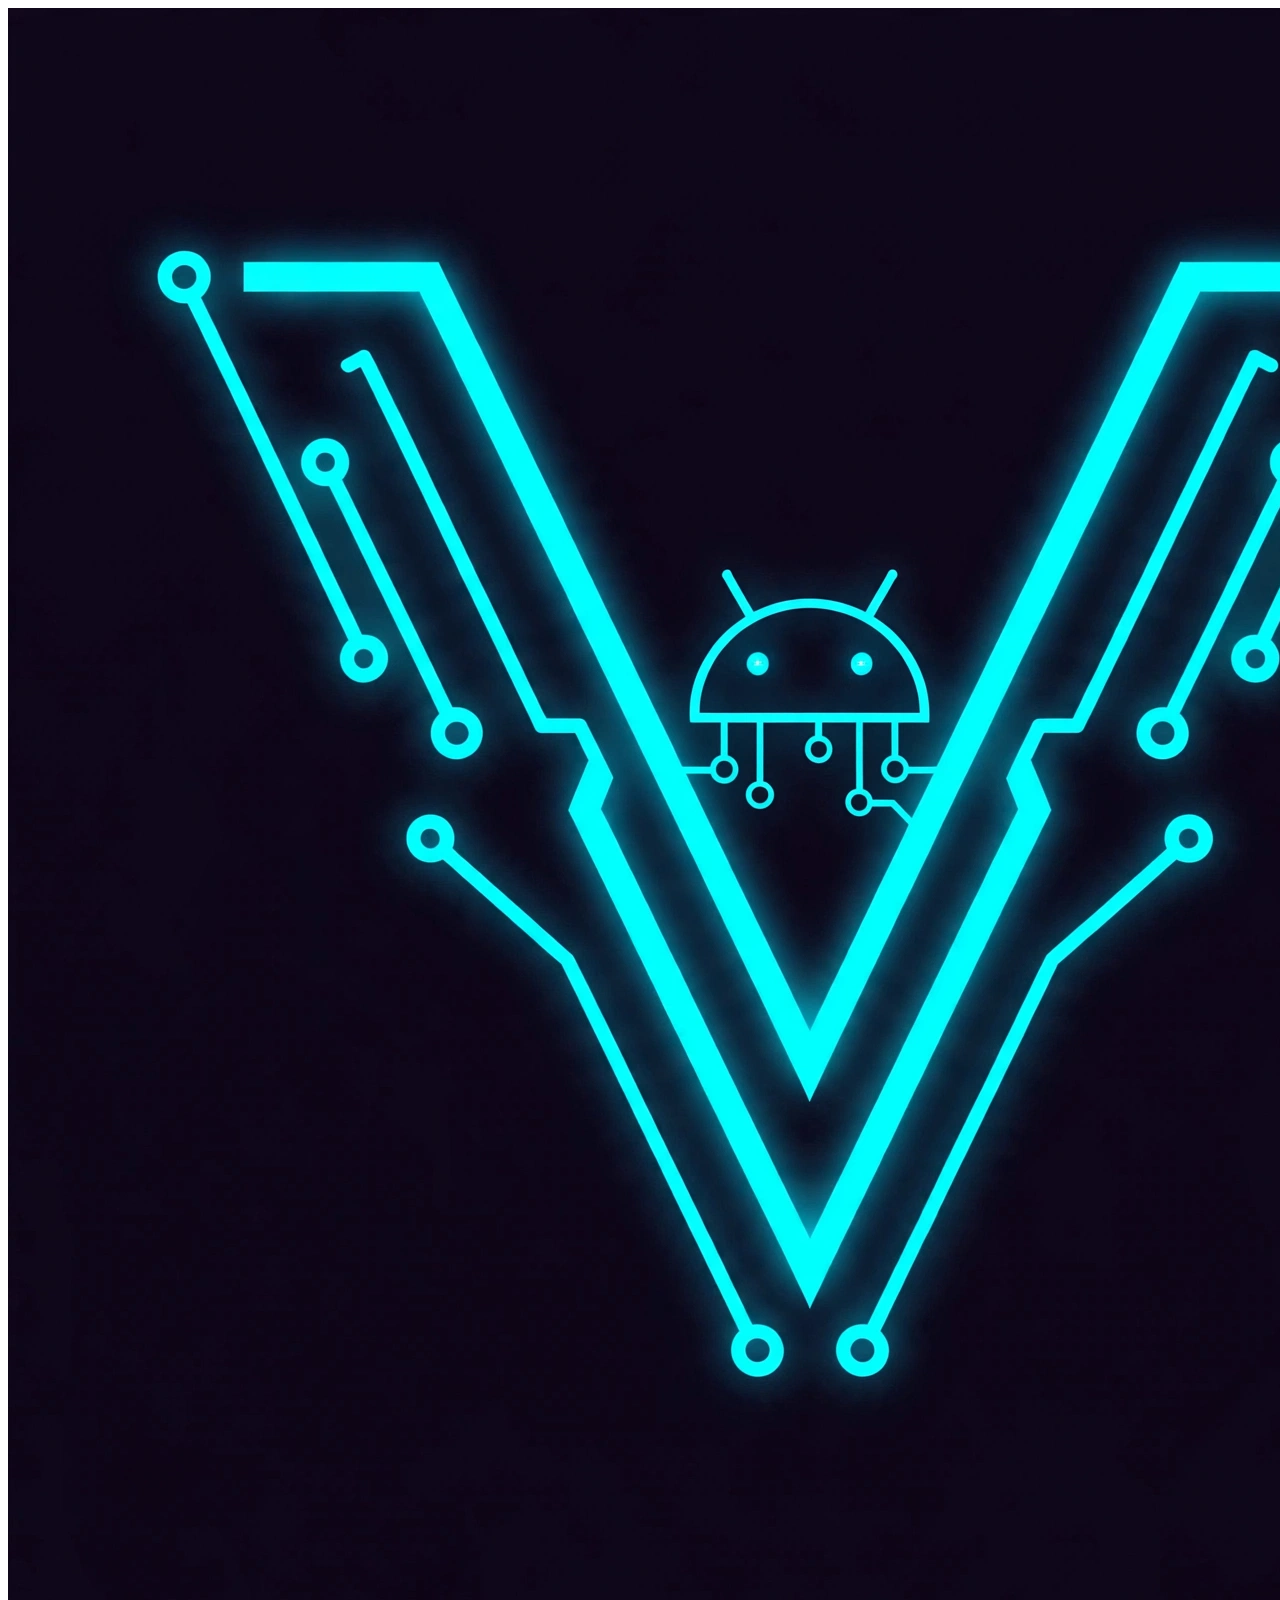
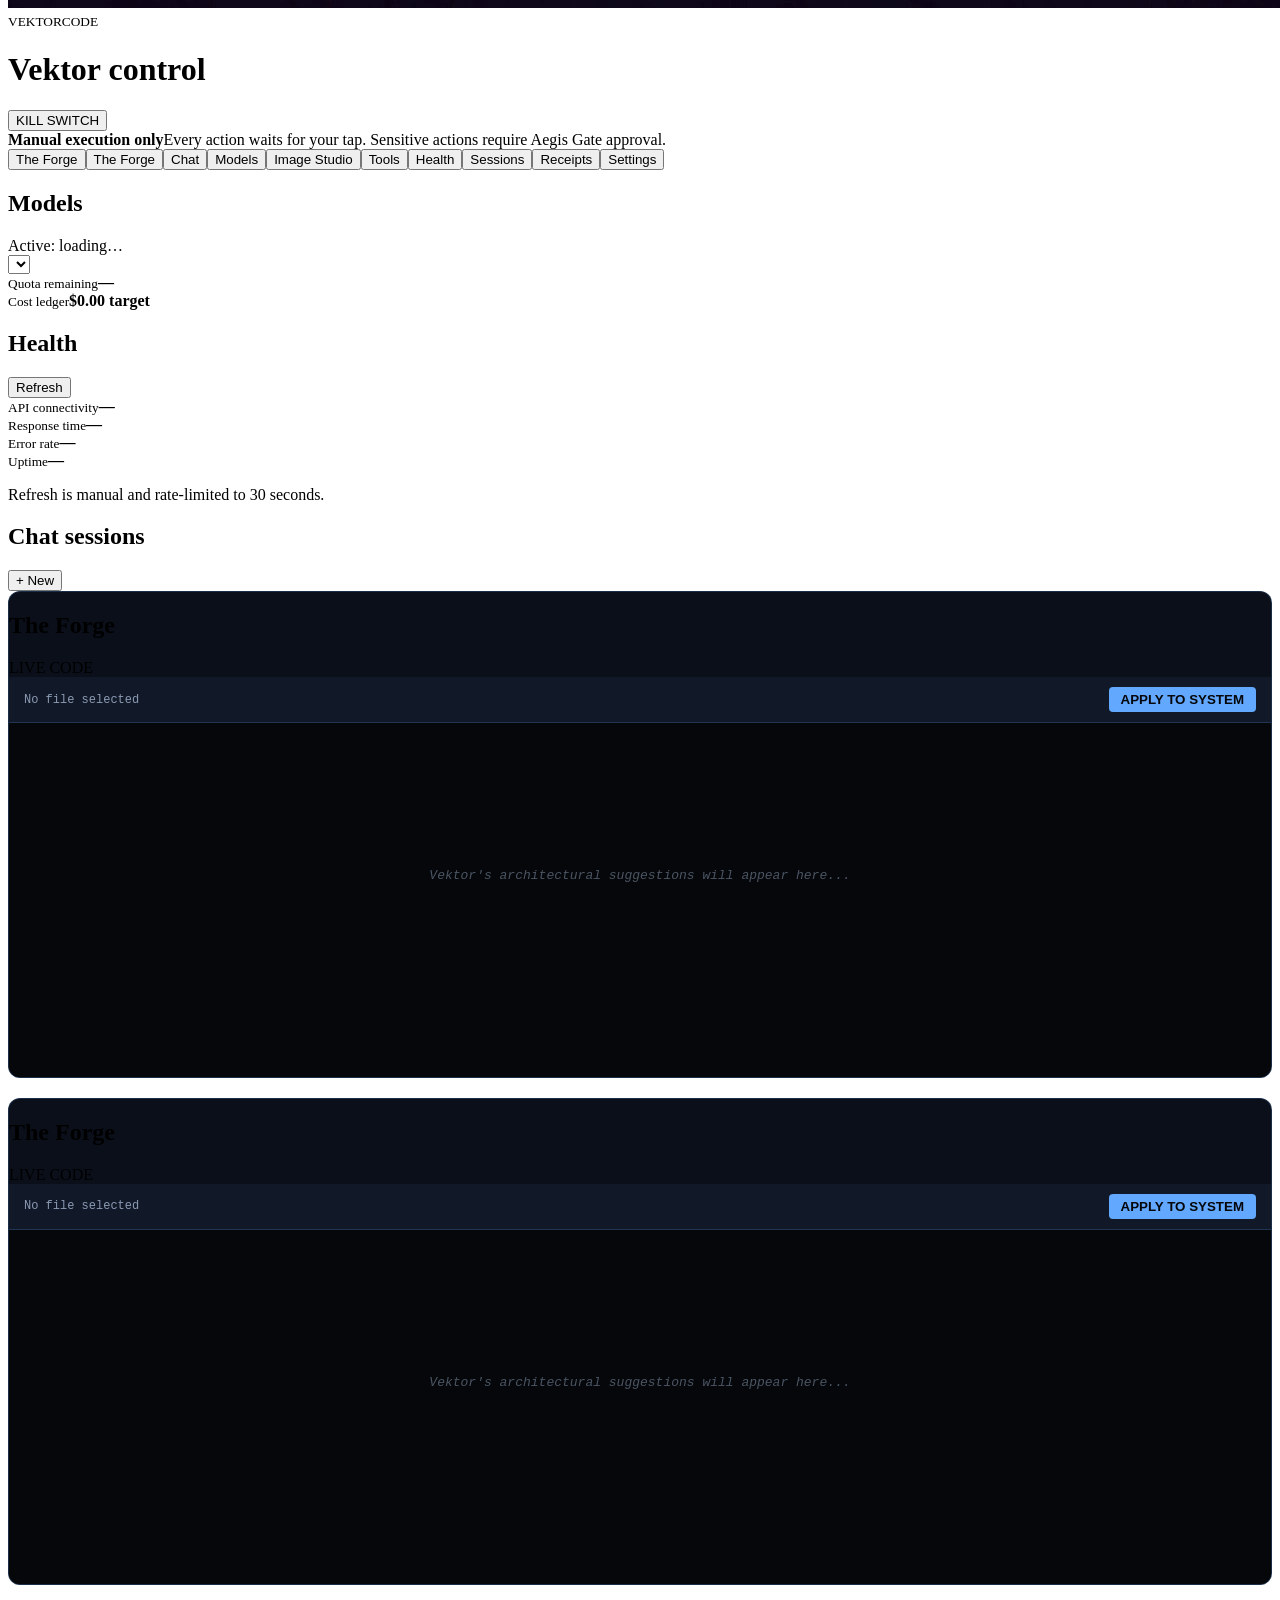
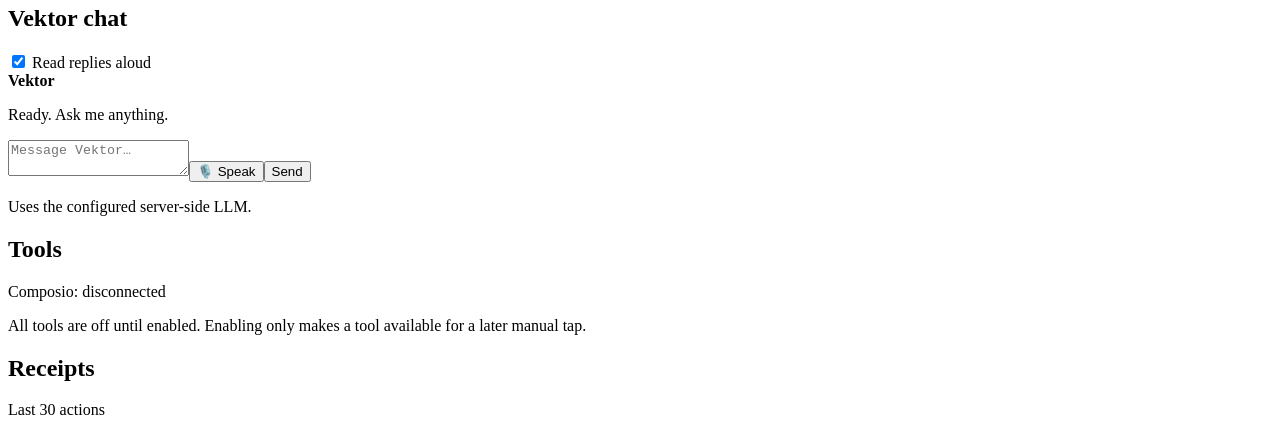
==== static/index.html @ 6663c835 "feat: implement The Forge UI and real-time code application" ====
<!doctype html><html lang="en"><head><meta charset="utf-8"><meta name="viewport" content="width=device-width,initial-scale=1"><title>VektorCode Control</title><link rel="stylesheet" href="/static/style.css">
<style>
    .forge-section { background: #0a0f1a; border: 1px solid #62a8ff33; border-radius: 12px; margin-bottom: 20px; overflow: hidden; }
    .forge-container { display: flex; flex-direction: column; height: 400px; }
    .forge-meta { display: flex; justify-content: space-between; align-items: center; padding: 10px 15px; background: #111827; border-bottom: 1px solid #62a8ff33; color: #8b9ab3; font-family: 'JetBrains Mono', monospace; font-size: 12px; }
    .apply-btn { background: #62a8ff; color: #05070a; border: none; padding: 5px 12px; border-radius: 4px; font-weight: bold; cursor: pointer; transition: all 0.2s; }
    .apply-btn:hover { background: #8b5cf6; color: white; box-shadow: 0 0 15px #8b5cf6aa; }
    .forge-editor { flex: 1; background: #05070a; color: #a5b4fc; padding: 15px; font-family: 'JetBrains Mono', monospace; font-size: 13px; overflow: auto; white-space: pre; border: none; outline: none; }
    .forge-editor .placeholder { color: #4b5563; font-style: italic; text-align: center; margin-top: 100px; }
</style>

<style>
    .forge-section { background: #0a0f1a; border: 1px solid #62a8ff33; border-radius: 12px; margin-bottom: 20px; overflow: hidden; }
    .forge-container { display: flex; flex-direction: column; height: 400px; }
    .forge-meta { display: flex; justify-content: space-between; align-items: center; padding: 10px 15px; background: #111827; border-bottom: 1px solid #62a8ff33; color: #8b9ab3; font-family: 'JetBrains Mono', monospace; font-size: 12px; }
    .apply-btn { background: #62a8ff; color: #05070a; border: none; padding: 5px 12px; border-radius: 4px; font-weight: bold; cursor: pointer; transition: all 0.2s; }
    .apply-btn:hover { background: #8b5cf6; color: white; box-shadow: 0 0 15px #8b5cf6aa; }
    .forge-editor { flex: 1; background: #05070a; color: #a5b4fc; padding: 15px; font-family: 'JetBrains Mono', monospace; font-size: 13px; overflow: auto; white-space: pre; border: none; outline: none; }
    .forge-editor .placeholder { color: #4b5563; font-style: italic; text-align: center; margin-top: 100px; }
</style>
</head><body>
<header><img src="/static/vektor-logo.webp" alt="Vektor" class="vektor-logo"><div><small>VEKTORCODE</small><h1>Vektor control</h1></div><button id="kill" class="danger">KILL SWITCH</button></header>
<main><div class="banner"><b>Manual execution only</b><span>Every action waits for your tap. Sensitive actions require Aegis Gate approval.</span></div><nav id="tabs" class="tabs"><button data-target="forge-section">The Forge</button><button data-target="forge-section">The Forge</button><button data-target="chat-section">Chat</button><button data-target="models-page">Models</button><button data-target="studio-page">Image Studio</button><button data-target="tools-page">Tools</button><button data-target="health-page">Health</button><button data-target="sessions-page">Sessions</button><button data-target="receipts-page">Receipts</button><button data-target="settings-page">Settings</button></nav>
<section><div class="section-head"><h2>Models</h2><span id="active">Active: loading…</span></div><select id="model"></select><div class="metrics"><div><small>Quota remaining</small><b id="quota">—</b></div><div><small>Cost ledger</small><b>$0.00 target</b></div></div></section>
<section><div class="section-head"><h2>Health</h2><button id="refresh">Refresh</button></div><div class="metrics"><div><small>API connectivity</small><b id="api">—</b></div><div><small>Response time</small><b id="latency">—</b></div><div><small>Error rate</small><b id="errors">—</b></div><div><small>Uptime</small><b id="uptime">—</b></div></div><p class="muted">Refresh is manual and rate-limited to 30 seconds.</p></section>
<section><div class="section-head"><h2>Chat sessions</h2><button id="new-session">+ New</button></div><div id="sessions" class="stack"></div></section>
<section id="forge-section" class="forge-section">
    <div class="section-head">
        <h2>The Forge</h2>
        <span class="pill">LIVE CODE</span>
    </div>
    <div class="forge-container">
        <div class="forge-meta">
            <span id="forge-file">No file selected</span>
            <button id="apply-code" class="apply-btn">APPLY TO SYSTEM</button>
        </div>
        <div id="forge-editor" class="forge-editor">
            <div class="placeholder">Vektor's architectural suggestions will appear here...</div>
        </div>
    </div>
</section>


<section id="forge-section" class="forge-section">
    <div class="section-head">
        <h2>The Forge</h2>
        <span class="pill">LIVE CODE</span>
    </div>
    <div class="forge-container">
        <div class="forge-meta">
            <span id="forge-file">No file selected</span>
            <button id="apply-code" class="apply-btn">APPLY TO SYSTEM</button>
        </div>
        <div id="forge-editor" class="forge-editor">
            <div class="placeholder">Vektor's architectural suggestions will appear here...</div>
        </div>
    </div>
</section>

<section id="chat-section" class="chat-section"><div class="section-head"><h2>Vektor chat</h2><label class="voice-toggle"><input id="speak" type="checkbox" checked> Read replies aloud</label></div><div id="chat-log" class="chat-log"><div class="chat-message assistant"><b>Vektor</b><p>Ready. Ask me anything.</p></div></div><form id="chat-form" class="chat-form"><textarea id="chat-input" rows="2" placeholder="Message Vektor…" aria-label="Message Vektor"></textarea><button id="mic" type="button" aria-label="Start voice input" title="Start voice input">🎙️ Speak</button><button id="send" type="submit">Send</button></form><p id="chat-status" class="muted">Uses the configured server-side LLM.</p></section>
<section><div class="section-head"><h2>Tools</h2><span id="composio">Composio: disconnected</span></div><p class="muted tool-note">All tools are off until enabled. Enabling only makes a tool available for a later manual tap.</p><div id="tools" class="grid"></div></section>
<section><div class="section-head"><h2>Receipts</h2><span class="muted">Last 30 actions</span></div><div id="receipts" class="receipts"></div></section></main><dialog id="login"><form method="dialog"><h2>Unlock tools</h2><p class="muted">Enter the session password configured outside the app.</p><input id="password" type="password" autocomplete="current-password" placeholder="Session password"><div class="dialog-actions"><button value="cancel">Cancel</button><button id="login-submit" value="default">Unlock</button></div></form></dialog><div id="toast" role="status"></div><script src="/static/app.js"></script></body></html>
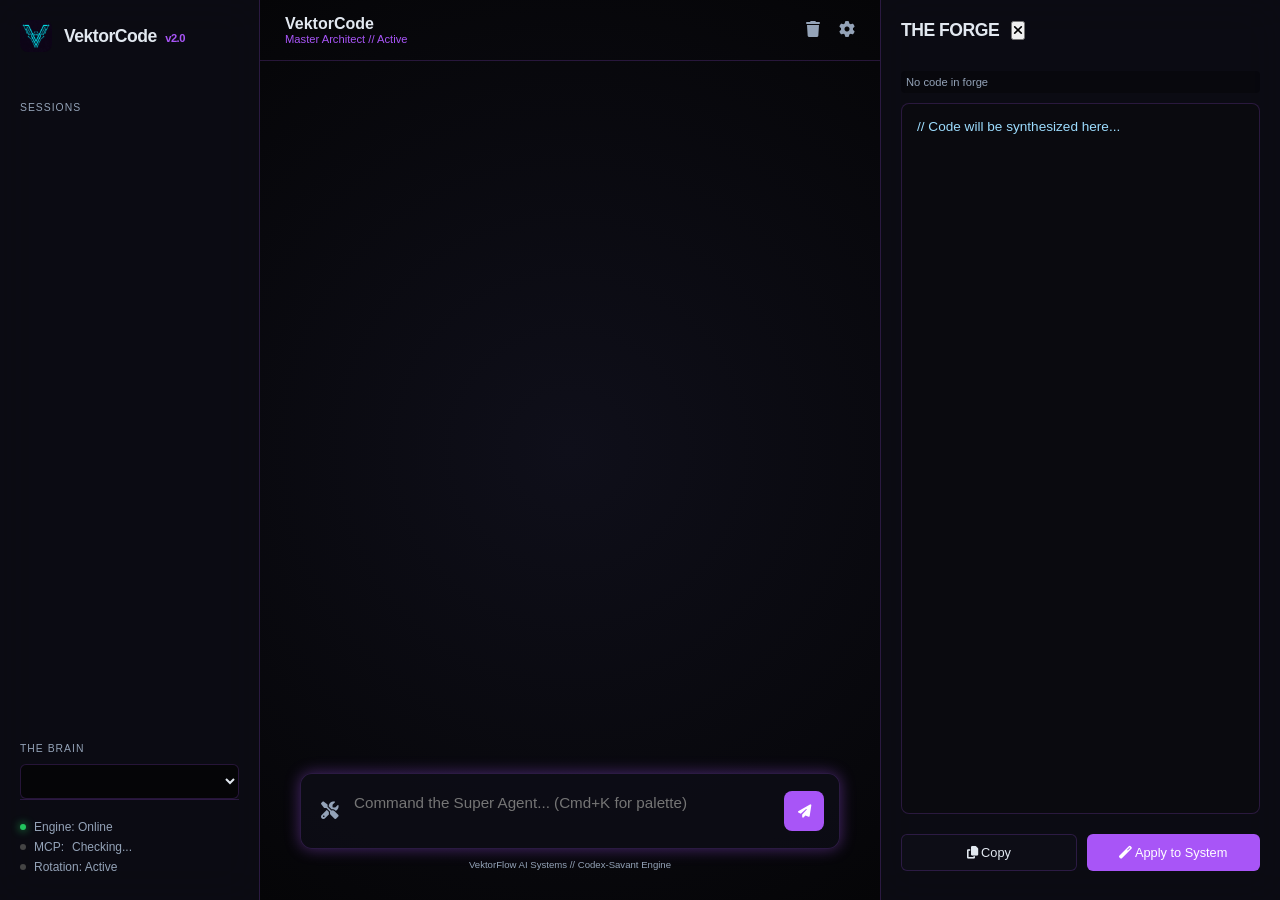
==== commit a26845a6: "feat: VektorCode 2.0 Super Agent - Nexus UI, Soul Alignment, and Key Rotation" ====
--- a/static/index.html
+++ b/static/index.html
@@ -1,62 +1,96 @@
-<!doctype html><html lang="en"><head><meta charset="utf-8"><meta name="viewport" content="width=device-width,initial-scale=1"><title>VektorCode Control</title><link rel="stylesheet" href="/static/style.css">
-<style>
-    .forge-section { background: #0a0f1a; border: 1px solid #62a8ff33; border-radius: 12px; margin-bottom: 20px; overflow: hidden; }
-    .forge-container { display: flex; flex-direction: column; height: 400px; }
-    .forge-meta { display: flex; justify-content: space-between; align-items: center; padding: 10px 15px; background: #111827; border-bottom: 1px solid #62a8ff33; color: #8b9ab3; font-family: 'JetBrains Mono', monospace; font-size: 12px; }
-    .apply-btn { background: #62a8ff; color: #05070a; border: none; padding: 5px 12px; border-radius: 4px; font-weight: bold; cursor: pointer; transition: all 0.2s; }
-    .apply-btn:hover { background: #8b5cf6; color: white; box-shadow: 0 0 15px #8b5cf6aa; }
-    .forge-editor { flex: 1; background: #05070a; color: #a5b4fc; padding: 15px; font-family: 'JetBrains Mono', monospace; font-size: 13px; overflow: auto; white-space: pre; border: none; outline: none; }
-    .forge-editor .placeholder { color: #4b5563; font-style: italic; text-align: center; margin-top: 100px; }
-</style>
+<!DOCTYPE html>
+<html lang="en">
+<head>
+    <meta charset="UTF-8">
+    <meta name="viewport" content="width=device-width, initial-scale=1.0">
+    <title>VektorCode // Cyber-Command</title>
+    <link rel="stylesheet" href="style.css">
+    <link rel="stylesheet" href="https://cdnjs.cloudflare.com/ajax/libs/font-awesome/6.4.0/css/all.min.css">
+</head>
+<body>
+    <div class="nexus-container">
+        <!-- LEFT PANEL: THE MIND -->
+        <aside class="mind-panel">
+            <div class="panel-header">
+                <img src="vektor-logo.webp" alt="Vektor Logo" class="logo">
+                <span class="brand">VektorCode <small>v2.0</small></span>
+            </div>
+            
+            <div class="section-label">SESSIONS</div>
+            <div id="session-list" class="session-list">
+                <!-- Sessions loaded via JS -->
+            </div>
+            
+            <div class="section-label">THE BRAIN</div>
+            <div class="model-selector">
+                <select id="active-model" onchange="changeModel(this.value)">
+                    <!-- Models loaded via JS -->
+                </select>
+            </div>
 
-<style>
-    .forge-section { background: #0a0f1a; border: 1px solid #62a8ff33; border-radius: 12px; margin-bottom: 20px; overflow: hidden; }
-    .forge-container { display: flex; flex-direction: column; height: 400px; }
-    .forge-meta { display: flex; justify-content: space-between; align-items: center; padding: 10px 15px; background: #111827; border-bottom: 1px solid #62a8ff33; color: #8b9ab3; font-family: 'JetBrains Mono', monospace; font-size: 12px; }
-    .apply-btn { background: #62a8ff; color: #05070a; border: none; padding: 5px 12px; border-radius: 4px; font-weight: bold; cursor: pointer; transition: all 0.2s; }
-    .apply-btn:hover { background: #8b5cf6; color: white; box-shadow: 0 0 15px #8b5cf6aa; }
-    .forge-editor { flex: 1; background: #05070a; color: #a5b4fc; padding: 15px; font-family: 'JetBrains Mono', monospace; font-size: 13px; overflow: auto; white-space: pre; border: none; outline: none; }
-    .forge-editor .placeholder { color: #4b5563; font-style: italic; text-align: center; margin-top: 100px; }
-</style>
-</head><body>
-<header><img src="/static/vektor-logo.webp" alt="Vektor" class="vektor-logo"><div><small>VEKTORCODE</small><h1>Vektor control</h1></div><button id="kill" class="danger">KILL SWITCH</button></header>
-<main><div class="banner"><b>Manual execution only</b><span>Every action waits for your tap. Sensitive actions require Aegis Gate approval.</span></div><nav id="tabs" class="tabs"><button data-target="forge-section">The Forge</button><button data-target="forge-section">The Forge</button><button data-target="chat-section">Chat</button><button data-target="models-page">Models</button><button data-target="studio-page">Image Studio</button><button data-target="tools-page">Tools</button><button data-target="health-page">Health</button><button data-target="sessions-page">Sessions</button><button data-target="receipts-page">Receipts</button><button data-target="settings-page">Settings</button></nav>
-<section><div class="section-head"><h2>Models</h2><span id="active">Active: loading…</span></div><select id="model"></select><div class="metrics"><div><small>Quota remaining</small><b id="quota">—</b></div><div><small>Cost ledger</small><b>$0.00 target</b></div></div></section>
-<section><div class="section-head"><h2>Health</h2><button id="refresh">Refresh</button></div><div class="metrics"><div><small>API connectivity</small><b id="api">—</b></div><div><small>Response time</small><b id="latency">—</b></div><div><small>Error rate</small><b id="errors">—</b></div><div><small>Uptime</small><b id="uptime">—</b></div></div><p class="muted">Refresh is manual and rate-limited to 30 seconds.</p></section>
-<section><div class="section-head"><h2>Chat sessions</h2><button id="new-session">+ New</button></div><div id="sessions" class="stack"></div></section>
-<section id="forge-section" class="forge-section">
-    <div class="section-head">
-        <h2>The Forge</h2>
-        <span class="pill">LIVE CODE</span>
+            <div class="agent-vitals">
+                <div class="vital"><span class="dot online"></span> Engine: Online</div>
+                <div class="vital"><span class="dot"></span> MCP: <span id="mcp-status">Checking...</span></div>
+                <div class="vital"><span class="dot"></span> Rotation: Active</div>
+            </div>
+        </aside>
+
+        <!-- CENTER PANEL: COLLABORATION ZONE -->
+        <main class="collab-zone">
+            <header class="collab-header">
+                <div class="chat-info">
+                    <span class="agent-name">VektorCode</span>
+                    <span class="agent-status">Master Architect // Active</span>
+                </div>
+                <div class="header-actions">
+                    <button onclick="clearChat()" class="btn-icon" title="Clear Chat"><i class="fas fa-trash"></i></button>
+                    <button onclick="openSettings()" class="btn-icon" title="Settings"><i class="fas fa-cog"></i></button>
+                </div>
+            </header>
+
+            <div id="chat-flow" class="chat-flow">
+                <!-- Messages appear here -->
+            </div>
+
+            <div class="input-area">
+                <div class="input-wrapper">
+                    <button id="tool-toggle" class="btn-tool" title="Toggle Tools"><i class="fas fa-tools"></i></button>
+                    <textarea id="user-input" placeholder="Command the Super Agent... (Cmd+K for palette)" onkeydown="handleInput(event)"></textarea>
+                    <button id="send-btn" onclick="sendMessage()" class="btn-send"><i class="fas fa-paper-plane"></i></button>
+                </div>
+                <div class="input-footer">
+                    <span>VektorFlow AI Systems // Codex-Savant Engine</span>
+                </div>
+            </div>
+        </main>
+
+        <!-- RIGHT PANEL: THE FORGE -->
+        <aside class="forge-panel">
+            <div class="panel-header">
+                <span class="brand">THE FORGE</span>
+                <button onclick="closeForge()" class="btn-close"><i class="fas fa-times"></i></button>
+            </div>
+            <div class="forge-content">
+                <div id="forge-meta" class="forge-meta">No code in forge</div>
+                <pre id="forge-code" class="forge-code"><code>// Code will be synthesized here...</code></pre>
+                <div class="forge-actions">
+                    <button onclick="copyForge()" class="btn-forge"><i class="fas fa-copy"></i> Copy</button>
+                    <button onclick="applyForge()" class="btn-forge btn-apply"><i class="fas fa-magic"></i> Apply to System</button>
+                </div>
+            </div>
+        </aside>
     </div>
-    <div class="forge-container">
-        <div class="forge-meta">
-            <span id="forge-file">No file selected</span>
-            <button id="apply-code" class="apply-btn">APPLY TO SYSTEM</button>
-        </div>
-        <div id="forge-editor" class="forge-editor">
-            <div class="placeholder">Vektor's architectural suggestions will appear here...</div>
+
+    <!-- COMMAND PALETTE (MODAL) -->
+    <div id="command-palette" class="palette-overlay" style="display:none;">
+        <div class="palette-window">
+            <input type="text" id="palette-search" placeholder="Search actions..." oninput="filterPalette()">
+            <div id="palette-results" class="palette-results">
+                <!-- Results via JS -->
+            </div>
         </div>
     </div>
-</section>
 
-
-<section id="forge-section" class="forge-section">
-    <div class="section-head">
-        <h2>The Forge</h2>
-        <span class="pill">LIVE CODE</span>
-    </div>
-    <div class="forge-container">
-        <div class="forge-meta">
-            <span id="forge-file">No file selected</span>
-            <button id="apply-code" class="apply-btn">APPLY TO SYSTEM</button>
-        </div>
-        <div id="forge-editor" class="forge-editor">
-            <div class="placeholder">Vektor's architectural suggestions will appear here...</div>
-        </div>
-    </div>
-</section>
-
-<section id="chat-section" class="chat-section"><div class="section-head"><h2>Vektor chat</h2><label class="voice-toggle"><input id="speak" type="checkbox" checked> Read replies aloud</label></div><div id="chat-log" class="chat-log"><div class="chat-message assistant"><b>Vektor</b><p>Ready. Ask me anything.</p></div></div><form id="chat-form" class="chat-form"><textarea id="chat-input" rows="2" placeholder="Message Vektor…" aria-label="Message Vektor"></textarea><button id="mic" type="button" aria-label="Start voice input" title="Start voice input">🎙️ Speak</button><button id="send" type="submit">Send</button></form><p id="chat-status" class="muted">Uses the configured server-side LLM.</p></section>
-<section><div class="section-head"><h2>Tools</h2><span id="composio">Composio: disconnected</span></div><p class="muted tool-note">All tools are off until enabled. Enabling only makes a tool available for a later manual tap.</p><div id="tools" class="grid"></div></section>
-<section><div class="section-head"><h2>Receipts</h2><span class="muted">Last 30 actions</span></div><div id="receipts" class="receipts"></div></section></main><dialog id="login"><form method="dialog"><h2>Unlock tools</h2><p class="muted">Enter the session password configured outside the app.</p><input id="password" type="password" autocomplete="current-password" placeholder="Session password"><div class="dialog-actions"><button value="cancel">Cancel</button><button id="login-submit" value="default">Unlock</button></div></form></dialog><div id="toast" role="status"></div><script src="/static/app.js"></script></body></html>
+    <script src="app.js"></script>
+</body>
+</html>
--- a/static/style.css
+++ b/static/style.css
@@ -0,0 +1,331 @@
+:root {
+    --bg-deep: #050507;
+    --bg-panel: rgba(15, 15, 25, 0.7);
+    --accent-primary: #a855f7;
+    --accent-secondary: #3b82f6;
+    --text-main: #e2e8f0;
+    --text-dim: #94a3b8;
+    --neon-glow: 0 0 15px rgba(168, 85, 247, 0.4);
+    --glass-border: 1px solid rgba(168, 85, 247, 0.2);
+    --forge-bg: #0a0a0f;
+}
+
+* { box-sizing: border-box; margin: 0; padding: 0; font-family: 'Inter', 'Segoe UI', sans-serif; }
+
+body {
+    background-color: var(--bg-deep);
+    color: var(--text-main);
+    height: 100vh;
+    overflow: hidden;
+}
+
+.nexus-container {
+    display: grid;
+    grid-template-columns: 260px 1fr 400px;
+    height: 100vh;
+    gap: 0;
+}
+
+/* PANEL STYLES */
+.mind-panel, .forge-panel {
+    background: var(--bg-panel);
+    backdrop-filter: blur(20px);
+    border-right: var(--glass-border);
+    display: flex;
+    flex-direction: column;
+    padding: 20px;
+}
+
+.forge-panel {
+    border-right: none;
+    border-left: var(--glass-border);
+}
+
+.panel-header {
+    display: flex;
+    align-items: center;
+    gap: 12px;
+    margin-bottom: 30px;
+}
+
+.logo { width: 32px; height: 32px; border-radius: 8px; }
+.brand { font-weight: 800; letter-spacing: -0.5px; font-size: 1.1rem; color: var(--text-main); }
+.brand small { color: var(--accent-primary); font-size: 0.7rem; margin-left: 4px; }
+
+.section-label {
+    font-size: 0.65rem;
+    text-transform: uppercase;
+    color: var(--text-dim);
+    letter-spacing: 1px;
+    margin: 20px 0 10px 0;
+}
+
+/* MIND COMPONENTS */
+.session-list {
+    flex-grow: 1;
+    overflow-y: auto;
+}
+
+.session-item {
+    padding: 10px;
+    border-radius: 6px;
+    cursor: pointer;
+    font-size: 0.85rem;
+    transition: all 0.2s;
+    color: var(--text-dim);
+    margin-bottom: 4px;
+    white-space: nowrap;
+    overflow: hidden;
+    text-overflow: ellipsis;
+}
+
+.session-item:hover, .session-item.active {
+    background: rgba(168, 85, 247, 0.1);
+    color: var(--text-main);
+    box-shadow: var(--neon-glow);
+}
+
+.model-selector select {
+    width: 100%;
+    background: var(--bg-deep);
+    color: var(--text-main);
+    border: var(--glass-border);
+    padding: 8px;
+    border-radius: 6px;
+    outline: none;
+}
+
+.agent-vitals {
+    margin-top: auto;
+    padding-top: 20px;
+    border-top: var(--glass-border);
+    font-size: 0.75rem;
+}
+
+.vital {
+    display: flex;
+    align-items: center;
+    gap: 8px;
+    margin-bottom: 6px;
+    color: var(--text-dim);
+}
+
+.dot { width: 6px; height: 6px; background: #444; border-radius: 50%; }
+.dot.online { background: #22c55e; box-shadow: 0 0 8px #22c55e; }
+
+/* COLLAB ZONE */
+.collab-zone {
+    display: flex;
+    flex-direction: column;
+    background: radial-gradient(circle at center, #0f0f1a 0%, #050507 100%);
+}
+
+.collab-header {
+    padding: 15px 25px;
+    display: flex;
+    justify-content: space-between;
+    align-items: center;
+    border-bottom: var(--glass-border);
+}
+
+.chat-info { display: flex; flex-direction: column; }
+.agent-name { font-weight: 700; font-size: 1rem; }
+.agent-status { font-size: 0.7rem; color: var(--accent-primary); }
+
+.btn-icon {
+    background: transparent;
+    border: none;
+    color: var(--text-dim);
+    cursor: pointer;
+    font-size: 1rem;
+    margin-left: 15px;
+    transition: color 0.2s;
+}
+
+.btn-icon:hover { color: var(--text-main); }
+
+.chat-flow {
+    flex-grow: 1;
+    overflow-y: auto;
+    padding: 30px;
+    display: flex;
+    flex-direction: column;
+    gap: 20px;
+}
+
+.message {
+    max-width: 85%;
+    padding: 15px 20px;
+    border-radius: 12px;
+    line-height: 1.6;
+    font-size: 0.95rem;
+}
+
+.message.user {
+    align-self: flex-end;
+    background: var(--accent-primary);
+    color: white;
+    border-bottom-right-radius: 2px;
+}
+
+.message.agent {
+    align-self: flex-start;
+    background: var(--bg-panel);
+    border: var(--glass-border);
+    border-bottom-left-radius: 2px;
+}
+
+/* INPUT AREA */
+.input-area {
+    padding: 20px 40px 30px;
+}
+
+.input-wrapper {
+    display: flex;
+    align-items: center;
+    background: var(--bg-panel);
+    border: var(--glass-border);
+    border-radius: 12px;
+    padding: 10px 15px;
+    box-shadow: var(--neon-glow);
+    transition: border 0.3s;
+}
+
+.input-wrapper:focus-within { border-color: var(--accent-primary); }
+
+#user-input {
+    flex-grow: 1;
+    background: transparent;
+    border: none;
+    color: var(--text-main);
+    resize: none;
+    padding: 10px;
+    outline: none;
+    font-size: 0.95rem;
+    max-height: 150px;
+}
+
+.btn-tool {
+    background: transparent;
+    border: none;
+    color: var(--text-dim);
+    cursor: pointer;
+    font-size: 1.1rem;
+    padding: 5px;
+}
+
+.btn-send {
+    background: var(--accent-primary);
+    border: none;
+    color: white;
+    width: 40px;
+    height: 40px;
+    border-radius: 8px;
+    cursor: pointer;
+    transition: transform 0.2s;
+}
+
+.btn-send:hover { transform: scale(1.05); }
+
+.input-footer {
+    text-align: center;
+    font-size: 0.6rem;
+    color: var(--text-dim);
+    margin-top: 10px;
+}
+
+/* FORGE PANEL */
+.forge-content {
+    display: flex;
+    flex-direction: column;
+    height: calc(100% - 60px);
+}
+
+.forge-meta {
+    font-size: 0.7rem;
+    color: var(--text-dim);
+    margin-bottom: 10px;
+    padding: 5px;
+    background: rgba(0,0,0,0.3);
+    border-radius: 4px;
+}
+
+.forge-code {
+    flex-grow: 1;
+    background: var(--forge-bg);
+    border: var(--glass-border);
+    border-radius: 8px;
+    padding: 15px;
+    overflow: auto;
+    font-family: 'Fira Code', 'Courier New', monospace;
+    font-size: 0.85rem;
+    color: #9cdcfe;
+}
+
+.forge-actions {
+    display: flex;
+    gap: 10px;
+    margin-top: 20px;
+}
+
+.btn-forge {
+    flex: 1;
+    padding: 10px;
+    background: var(--bg-panel);
+    border: var(--glass-border);
+    color: var(--text-main);
+    border-radius: 6px;
+    cursor: pointer;
+    font-size: 0.8rem;
+    transition: all 0.2s;
+}
+
+.btn-forge:hover { background: rgba(168, 85, 247, 0.2); }
+.btn-apply { background: var(--accent-primary); color: white; border: none; }
+
+/* PALETTE */
+.palette-overlay {
+    position: fixed;
+    inset: 0;
+    background: rgba(0,0,0,0.8);
+    backdrop-filter: blur(5px);
+    z-index: 1000;
+    display: flex;
+    justify-content: center;
+    align-items: flex-start;
+    padding-top: 100px;
+}
+
+.palette-window {
+    width: 500px;
+    background: var(--bg-panel);
+    border: var(--glass-border);
+    border-radius: 12px;
+    box-shadow: var(--neon-glow);
+    overflow: hidden;
+}
+
+#palette-search {
+    width: 100%;
+    padding: 15px;
+    background: var(--bg-deep);
+    border: none;
+    border-bottom: var(--glass-border);
+    color: white;
+    outline: none;
+    font-size: 1rem;
+}
+
+.palette-results {
+    max-height: 400px;
+    overflow-y: auto;
+}
+
+.palette-item {
+    padding: 12px 15px;
+    cursor: pointer;
+    border-bottom: 1px solid rgba(255,255,255,0.05);
+    transition: background 0.2s;
+}
+
+.palette-item:hover { background: rgba(168, 85, 247, 0.1); }
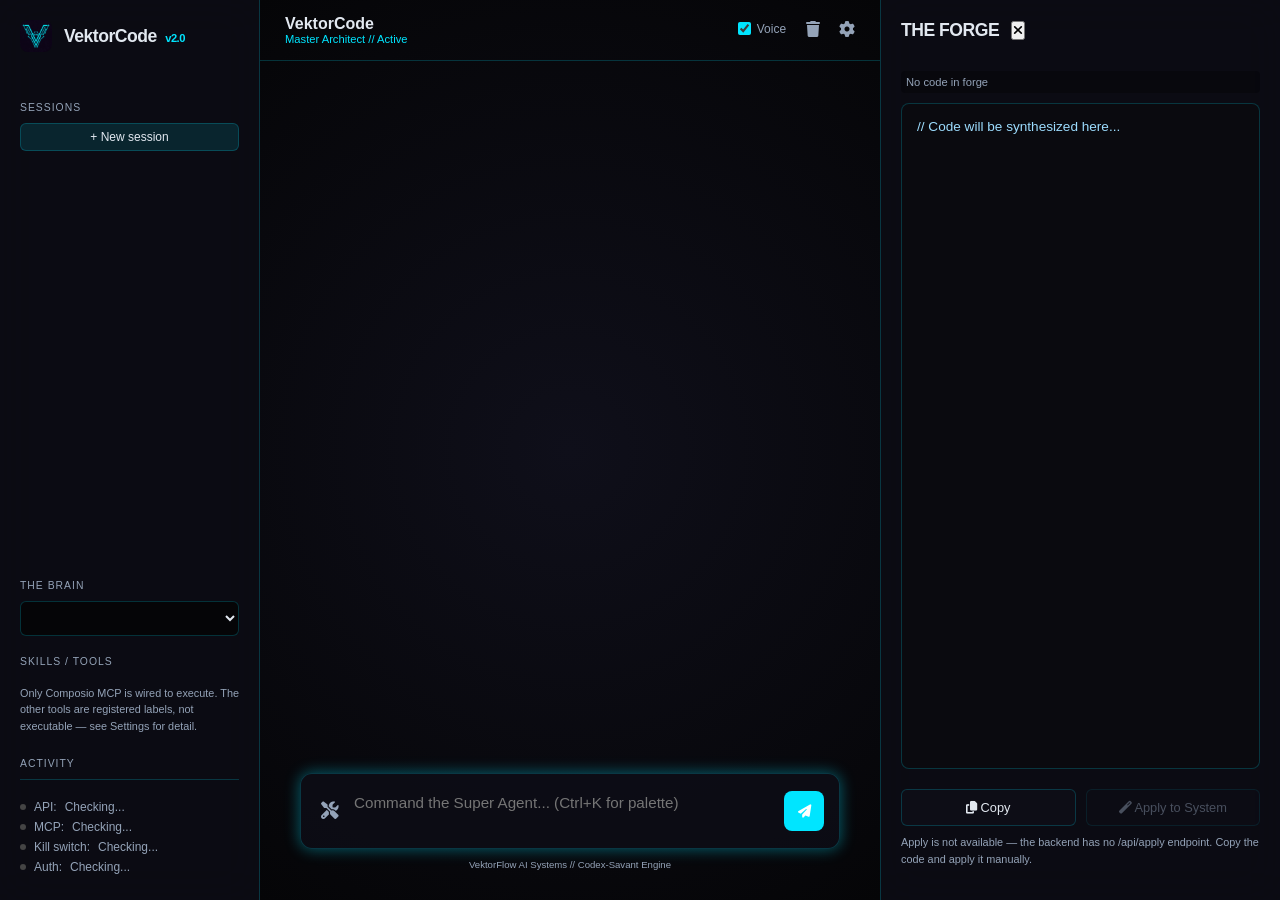
==== commit 7e358b52: "Phase 4: stateful chat + SSE, signed-cookie auth, UI surfaces wired to real backend, dead-code clean" ====
--- a/static/index.html
+++ b/static/index.html
@@ -4,34 +4,52 @@
     <meta charset="UTF-8">
     <meta name="viewport" content="width=device-width, initial-scale=1.0">
     <title>VektorCode // Cyber-Command</title>
-    <link rel="stylesheet" href="style.css">
+    <link rel="stylesheet" href="/static/style.css">
     <link rel="stylesheet" href="https://cdnjs.cloudflare.com/ajax/libs/font-awesome/6.4.0/css/all.min.css">
 </head>
 <body>
     <div class="nexus-container">
+        <div class="mobile-bar">
+            <button onclick="togglePanel('mind')"><i class="fas fa-bars"></i> Menu</button>
+            <button onclick="togglePanel('forge')"><i class="fas fa-code"></i> Forge</button>
+        </div>
         <!-- LEFT PANEL: THE MIND -->
-        <aside class="mind-panel">
+        <aside class="mind-panel" id="mind-panel">
             <div class="panel-header">
-                <img src="vektor-logo.webp" alt="Vektor Logo" class="logo">
+                <img src="/static/vektor-logo.webp" alt="Vektor Logo" class="logo">
                 <span class="brand">VektorCode <small>v2.0</small></span>
             </div>
-            
+
             <div class="section-label">SESSIONS</div>
+            <button id="new-session-btn" class="btn-mini" onclick="newSession()">+ New session</button>
             <div id="session-list" class="session-list">
-                <!-- Sessions loaded via JS -->
+                <!-- Sessions loaded via JS from /api/state -->
             </div>
-            
+
             <div class="section-label">THE BRAIN</div>
             <div class="model-selector">
+                <label for="active-model" class="visually-hidden">Active model</label>
                 <select id="active-model" onchange="changeModel(this.value)">
-                    <!-- Models loaded via JS -->
+                    <!-- Models loaded via JS from /api/state -->
                 </select>
             </div>
 
-            <div class="agent-vitals">
-                <div class="vital"><span class="dot online"></span> Engine: Online</div>
-                <div class="vital"><span class="dot"></span> MCP: <span id="mcp-status">Checking...</span></div>
-                <div class="vital"><span class="dot"></span> Rotation: Active</div>
+            <div class="section-label" id="skills-label">SKILLS / TOOLS</div>
+            <div id="skill-list" class="skill-list" aria-labelledby="skills-label">
+                <!-- Tools loaded via JS from /api/state -->
+            </div>
+            <p class="panel-note">Only Composio MCP is wired to execute. The other tools are registered labels, not executable — see Settings for detail.</p>
+
+            <div class="section-label">ACTIVITY</div>
+            <div id="activity-feed" class="activity-feed">
+                <!-- Receipts loaded via JS from /api/state (last 30) -->
+            </div>
+
+            <div class="agent-vitals" id="agent-vitals">
+                <div class="vital"><span class="dot" id="vital-api-dot"></span> API: <span id="vital-api">Checking...</span></div>
+                <div class="vital"><span class="dot" id="vital-mcp-dot"></span> MCP: <span id="vital-mcp">Checking...</span></div>
+                <div class="vital"><span class="dot" id="vital-kill-dot"></span> Kill switch: <span id="vital-kill">Checking...</span></div>
+                <div class="vital"><span class="dot" id="vital-auth-dot"></span> Auth: <span id="vital-auth">Checking...</span></div>
             </div>
         </aside>
 
@@ -40,11 +58,14 @@
             <header class="collab-header">
                 <div class="chat-info">
                     <span class="agent-name">VektorCode</span>
-                    <span class="agent-status">Master Architect // Active</span>
+                    <span class="agent-status">Master Architect // <span id="agent-status-model">Active</span></span>
                 </div>
                 <div class="header-actions">
-                    <button onclick="clearChat()" class="btn-icon" title="Clear Chat"><i class="fas fa-trash"></i></button>
-                    <button onclick="openSettings()" class="btn-icon" title="Settings"><i class="fas fa-cog"></i></button>
+                    <label class="voice-toggle" title="Read agent replies aloud (Web Speech, output only)">
+                        <input type="checkbox" id="speak-toggle"> Voice
+                    </label>
+                    <button onclick="clearChat()" class="btn-icon" title="Clear Chat" aria-label="Clear chat"><i class="fas fa-trash"></i></button>
+                    <button onclick="openSettings()" class="btn-icon" title="Settings" aria-label="Open settings"><i class="fas fa-cog"></i></button>
                 </div>
             </header>
 
@@ -54,9 +75,10 @@
 
             <div class="input-area">
                 <div class="input-wrapper">
-                    <button id="tool-toggle" class="btn-tool" title="Toggle Tools"><i class="fas fa-tools"></i></button>
-                    <textarea id="user-input" placeholder="Command the Super Agent... (Cmd+K for palette)" onkeydown="handleInput(event)"></textarea>
-                    <button id="send-btn" onclick="sendMessage()" class="btn-send"><i class="fas fa-paper-plane"></i></button>
+                    <button id="tool-toggle" class="btn-tool" title="Show skills / tools" aria-label="Show skills and tools" onclick="toggleSkills()"><i class="fas fa-tools"></i></button>
+                    <label for="user-input" class="visually-hidden">Message VektorCode</label>
+                    <textarea id="user-input" placeholder="Command the Super Agent... (Ctrl+K for palette)" onkeydown="handleInput(event)"></textarea>
+                    <button id="send-btn" onclick="sendMessage()" class="btn-send" aria-label="Send message"><i class="fas fa-paper-plane"></i></button>
                 </div>
                 <div class="input-footer">
                     <span>VektorFlow AI Systems // Codex-Savant Engine</span>
@@ -65,32 +87,85 @@
         </main>
 
         <!-- RIGHT PANEL: THE FORGE -->
-        <aside class="forge-panel">
+        <aside class="forge-panel" id="forge-panel">
             <div class="panel-header">
                 <span class="brand">THE FORGE</span>
-                <button onclick="closeForge()" class="btn-close"><i class="fas fa-times"></i></button>
+                <button onclick="closeForge()" class="btn-close" aria-label="Close forge"><i class="fas fa-times"></i></button>
             </div>
             <div class="forge-content">
                 <div id="forge-meta" class="forge-meta">No code in forge</div>
                 <pre id="forge-code" class="forge-code"><code>// Code will be synthesized here...</code></pre>
                 <div class="forge-actions">
                     <button onclick="copyForge()" class="btn-forge"><i class="fas fa-copy"></i> Copy</button>
-                    <button onclick="applyForge()" class="btn-forge btn-apply"><i class="fas fa-magic"></i> Apply to System</button>
+                    <button class="btn-forge btn-apply" disabled title="No /api/apply endpoint exists on the backend"><i class="fas fa-magic"></i> Apply to System</button>
                 </div>
+                <p class="panel-note">Apply is not available — the backend has no /api/apply endpoint. Copy the code and apply it manually.</p>
             </div>
         </aside>
     </div>
 
-    <!-- COMMAND PALETTE (MODAL) -->
-    <div id="command-palette" class="palette-overlay" style="display:none;">
-        <div class="palette-window">
-            <input type="text" id="palette-search" placeholder="Search actions..." oninput="filterPalette()">
-            <div id="palette-results" class="palette-results">
-                <!-- Results via JS -->
+    <!-- SETTINGS MODAL -->
+    <div id="settings-modal" class="modal-overlay" style="display:none;" role="dialog" aria-modal="true" aria-labelledby="settings-title">
+        <div class="modal-window">
+            <div class="modal-header">
+                <h2 id="settings-title">Settings</h2>
+                <button onclick="closeSettings()" class="btn-close" aria-label="Close settings"><i class="fas fa-times"></i></button>
+            </div>
+            <div class="modal-body">
+                <section class="settings-section">
+                    <h3>Model</h3>
+                    <p>Active model: <b id="settings-model">—</b></p>
+                    <p class="muted">Change it with the model selector in the left panel. Unconfigured providers need their API key set on the server.</p>
+                </section>
+                <section class="settings-section">
+                    <h3>Voice</h3>
+                    <label class="voice-toggle"><input type="checkbox" id="speak-toggle-settings"> Read agent replies aloud (Web Speech, output only — no mic input)</label>
+                </section>
+                <section class="settings-section">
+                    <h3>Account / Login</h3>
+                    <p id="login-status" class="muted">Checking…</p>
+                    <form id="login-form" onsubmit="submitLogin(event)">
+                        <label for="login-password">Session password</label>
+                        <input type="password" id="login-password" autocomplete="current-password" placeholder="Session password">
+                        <button type="submit" class="btn-forge">Unlock</button>
+                        <span id="login-error" class="error-text" role="alert"></span>
+                    </form>
+                    <p class="muted">Login unlocks auth-gated tools (POST /api/login sets the session cookie). The password is never shown or stored by this page.</p>
+                </section>
+                <section class="settings-section">
+                    <h3>Kill switch</h3>
+                    <p>Status: <b id="kill-status">—</b></p>
+                    <button id="kill-btn" class="btn-danger" onclick="activateKill()">Activate kill switch</button>
+                    <p class="muted">Kill switch stops chat (server returns 423). It cannot be undone from this UI — there is no backend endpoint to clear it.</p>
+                </section>
+                <section class="settings-section">
+                    <h3>Meta account</h3>
+                    <p id="meta-status" class="muted">Checking…</p>
+                    <button id="meta-connect-btn" class="btn-forge" onclick="location.href='/api/meta/login'">Connect Meta</button>
+                </section>
+                <section class="settings-section">
+                    <h3>Health</h3>
+                    <p>Service: <b id="health-service">—</b> <button class="btn-mini" onclick="refreshHealth()">Refresh health</button></p>
+                    <div id="health-table" class="health-table">
+                        <p class="muted">No health data yet — press Refresh health.</p>
+                    </div>
+                </section>
             </div>
         </div>
     </div>
 
-    <script src="app.js"></script>
+    <!-- COMMAND PALETTE (MODAL) -->
+    <div id="command-palette" class="palette-overlay" style="display:none;" role="dialog" aria-modal="true" aria-label="Command palette">
+        <div class="palette-window">
+            <input type="text" id="palette-search" placeholder="Search actions, sessions, models, tools..." oninput="filterPalette()" aria-label="Search actions">
+            <div id="palette-results" class="palette-results">
+                <!-- Results via JS, populated from real sessions/models/tools -->
+            </div>
+        </div>
+    </div>
+
+    <div id="toast" class="toast" role="status" aria-live="polite"></div>
+
+    <script src="/static/app.js"></script>
 </body>
 </html>
--- a/static/style.css
+++ b/static/style.css
@@ -1,12 +1,12 @@
 :root {
     --bg-deep: #050507;
     --bg-panel: rgba(15, 15, 25, 0.7);
-    --accent-primary: #a855f7;
-    --accent-secondary: #3b82f6;
+    --accent-primary: #00e5ff;
+    --accent-secondary: #0ea5e9;
     --text-main: #e2e8f0;
     --text-dim: #94a3b8;
-    --neon-glow: 0 0 15px rgba(168, 85, 247, 0.4);
-    --glass-border: 1px solid rgba(168, 85, 247, 0.2);
+    --neon-glow: 0 0 15px rgba(0, 229, 255, 0.4);
+    --glass-border: 1px solid rgba(0, 229, 255, 0.2);
     --forge-bg: #0a0a0f;
 }
 
@@ -80,7 +80,7 @@
 }
 
 .session-item:hover, .session-item.active {
-    background: rgba(168, 85, 247, 0.1);
+    background: rgba(0, 229, 255, 0.1);
     color: var(--text-main);
     box-shadow: var(--neon-glow);
 }
@@ -280,7 +280,7 @@
     transition: all 0.2s;
 }
 
-.btn-forge:hover { background: rgba(168, 85, 247, 0.2); }
+.btn-forge:hover { background: rgba(0, 229, 255, 0.2); }
 .btn-apply { background: var(--accent-primary); color: white; border: none; }
 
 /* PALETTE */
@@ -328,4 +328,329 @@
     transition: background 0.2s;
 }
 
-.palette-item:hover { background: rgba(168, 85, 247, 0.1); }
+.palette-item:hover { background: rgba(0, 229, 255, 0.1); }
+
+/* ============ TRACK C ADDITIONS ============ */
+.visually-hidden {
+    position: absolute;
+    width: 1px; height: 1px;
+    padding: 0; margin: -1px;
+    overflow: hidden;
+    clip: rect(0 0 0 0);
+    white-space: nowrap;
+    border: 0;
+}
+
+:focus-visible {
+    outline: 2px solid var(--accent-primary);
+    outline-offset: 2px;
+}
+
+.muted { color: var(--text-dim); font-size: 0.8rem; }
+
+.btn-mini {
+    padding: 6px 10px;
+    background: rgba(0, 229, 255, 0.12);
+    border: var(--glass-border);
+    color: var(--text-main);
+    border-radius: 6px;
+    cursor: pointer;
+    font-size: 0.75rem;
+    margin-bottom: 8px;
+}
+.btn-mini:hover { background: rgba(0, 229, 255, 0.25); }
+
+.btn-danger {
+    padding: 10px 14px;
+    background: #7f1d1d;
+    border: 1px solid #ef4444;
+    color: #fff;
+    border-radius: 6px;
+    cursor: pointer;
+    font-size: 0.85rem;
+}
+.btn-danger:hover:not(:disabled) { background: #991b1b; }
+.btn-danger:disabled { opacity: 0.45; cursor: not-allowed; }
+
+.panel-note {
+    font-size: 0.68rem;
+    color: var(--text-dim);
+    margin: 8px 0 4px 0;
+    line-height: 1.5;
+}
+
+/* Sessions: delete button inside each row */
+.session-item { display: flex; align-items: center; gap: 6px; }
+.session-title { flex: 1; overflow: hidden; text-overflow: ellipsis; }
+.session-del {
+    background: transparent;
+    border: none;
+    color: var(--text-dim);
+    cursor: pointer;
+    font-size: 1rem;
+    line-height: 1;
+    padding: 2px 4px;
+    border-radius: 4px;
+    flex-shrink: 0;
+}
+.session-del:hover { color: #f87171; background: rgba(248, 113, 113, 0.15); }
+
+/* Skills / tools */
+.skill-list {
+    display: flex;
+    flex-direction: column;
+    gap: 6px;
+    max-height: 220px;
+    overflow-y: auto;
+}
+.skill-list.flash { box-shadow: var(--neon-glow); border-radius: 8px; }
+.skill-row {
+    display: flex;
+    gap: 8px;
+    align-items: flex-start;
+    padding: 8px;
+    border: var(--glass-border);
+    border-radius: 6px;
+    cursor: pointer;
+    font-size: 0.8rem;
+}
+.skill-row.enabled { border-color: var(--accent-primary); background: rgba(0, 229, 255, 0.06); }
+.skill-row input { margin-top: 2px; accent-color: var(--accent-primary); }
+.skill-body { display: flex; flex-direction: column; gap: 2px; min-width: 0; }
+.skill-body small { color: var(--text-dim); line-height: 1.4; }
+.skill-note { color: var(--accent-secondary) !important; }
+
+/* Activity feed (real receipts) */
+.activity-feed {
+    display: flex;
+    flex-direction: column;
+    gap: 6px;
+    max-height: 180px;
+    overflow-y: auto;
+    font-size: 0.75rem;
+}
+.activity-item {
+    padding: 6px 8px;
+    border-left: 2px solid rgba(0, 229, 255, 0.35);
+    background: rgba(255, 255, 255, 0.02);
+    border-radius: 0 4px 4px 0;
+    line-height: 1.5;
+    word-break: break-word;
+}
+.activity-time { color: var(--text-dim); display: block; font-size: 0.65rem; }
+.activity-action { font-weight: 700; }
+.activity-badge {
+    color: #fbbf24;
+    border: 1px solid rgba(251, 191, 36, 0.5);
+    border-radius: 4px;
+    padding: 0 4px;
+    font-size: 0.65rem;
+    margin-left: 4px;
+}
+.activity-detail { color: var(--text-dim); display: block; }
+
+/* Chat: system + error bubbles, tool results */
+.message.system {
+    align-self: center;
+    background: transparent;
+    border: 1px dashed rgba(148, 163, 184, 0.4);
+    color: var(--text-dim);
+    font-size: 0.8rem;
+    max-width: 95%;
+    padding: 8px 14px;
+}
+.message.error {
+    align-self: flex-start;
+    background: rgba(127, 29, 29, 0.35);
+    border: 1px solid rgba(239, 68, 68, 0.6);
+    color: #fecaca;
+}
+.btn-retry {
+    display: block;
+    margin-top: 10px;
+    padding: 6px 12px;
+    background: var(--accent-primary);
+    border: none;
+    color: #fff;
+    border-radius: 6px;
+    cursor: pointer;
+    font-size: 0.8rem;
+}
+.tool-results {
+    align-self: flex-start;
+    max-width: 85%;
+    border: var(--glass-border);
+    border-radius: 8px;
+    padding: 10px 12px;
+    background: rgba(0, 0, 0, 0.35);
+    font-size: 0.8rem;
+}
+.tool-results-title { color: var(--accent-primary); font-weight: 700; margin-bottom: 6px; }
+.tool-result { margin-bottom: 8px; }
+.tool-result pre {
+    white-space: pre-wrap;
+    word-break: break-word;
+    color: var(--text-dim);
+    font-size: 0.75rem;
+    margin-top: 2px;
+}
+
+/* Voice toggle */
+.voice-toggle {
+    display: inline-flex;
+    align-items: center;
+    gap: 6px;
+    font-size: 0.75rem;
+    color: var(--text-dim);
+    cursor: pointer;
+    white-space: nowrap;
+}
+.voice-toggle input { accent-color: var(--accent-primary); }
+
+/* Modal (settings) */
+.modal-overlay {
+    position: fixed;
+    inset: 0;
+    background: rgba(0, 0, 0, 0.8);
+    backdrop-filter: blur(5px);
+    z-index: 1000;
+    display: flex;
+    justify-content: center;
+    align-items: flex-start;
+    padding: 60px 15px 20px;
+    overflow-y: auto;
+}
+.modal-window {
+    width: 560px;
+    max-width: 94vw;
+    background: #0b0b14;
+    border: var(--glass-border);
+    border-radius: 12px;
+    box-shadow: var(--neon-glow);
+}
+.modal-header {
+    display: flex;
+    justify-content: space-between;
+    align-items: center;
+    padding: 16px 20px;
+    border-bottom: var(--glass-border);
+}
+.modal-header h2 { font-size: 1.1rem; }
+.modal-body { padding: 10px 20px 20px; }
+.settings-section { padding: 14px 0; border-bottom: 1px solid rgba(255, 255, 255, 0.06); }
+.settings-section:last-child { border-bottom: none; }
+.settings-section h3 { font-size: 0.9rem; margin-bottom: 8px; color: var(--accent-primary); }
+.settings-section p { font-size: 0.85rem; line-height: 1.6; margin-bottom: 8px; }
+.settings-section label { font-size: 0.8rem; display: block; margin-bottom: 4px; }
+.settings-section input[type="password"] {
+    width: 100%;
+    background: var(--bg-deep);
+    color: var(--text-main);
+    border: var(--glass-border);
+    border-radius: 6px;
+    padding: 9px 10px;
+    margin-bottom: 8px;
+    font-size: 0.9rem;
+}
+.error-text { color: #f87171; font-size: 0.8rem; margin-left: 8px; }
+
+/* Health table */
+.health-table { overflow-x: auto; }
+.health-grid {
+    width: 100%;
+    border-collapse: collapse;
+    font-size: 0.78rem;
+}
+.health-grid th, .health-grid td {
+    text-align: left;
+    padding: 6px 8px;
+    border-bottom: 1px solid rgba(255, 255, 255, 0.06);
+    vertical-align: top;
+}
+.health-grid th { color: var(--text-dim); font-weight: 600; }
+
+/* Palette */
+.palette-item.selected { background: rgba(0, 229, 255, 0.18); }
+.palette-item small { display: block; color: var(--text-dim); font-size: 0.75rem; margin-top: 2px; }
+
+/* Forge: disabled Apply */
+.btn-apply:disabled {
+    opacity: 0.45;
+    cursor: not-allowed;
+    background: var(--bg-panel);
+    color: var(--text-dim);
+    border: var(--glass-border);
+}
+
+/* Toast */
+.toast {
+    display: none;
+    position: fixed;
+    bottom: 24px;
+    left: 50%;
+    transform: translateX(-50%);
+    background: #0b0b14;
+    border: var(--glass-border);
+    color: var(--text-main);
+    padding: 10px 16px;
+    border-radius: 8px;
+    box-shadow: var(--neon-glow);
+    z-index: 2000;
+    font-size: 0.85rem;
+    max-width: 90vw;
+}
+
+/* ============ MOBILE RESPONSIVE ============ */
+@media (max-width: 900px) {
+    .nexus-container {
+        grid-template-columns: 1fr;
+        grid-template-rows: 1fr;
+    }
+    .mind-panel, .forge-panel {
+        position: fixed;
+        top: 0;
+        bottom: 0;
+        width: 85%;
+        max-width: 320px;
+        z-index: 900;
+        transition: transform 0.3s ease;
+        box-shadow: 0 0 40px rgba(0,0,0,0.6);
+    }
+    .mind-panel {
+        left: 0;
+        transform: translateX(-105%);
+        border-right: var(--glass-border);
+    }
+    .mind-panel.open { transform: translateX(0); }
+    .forge-panel {
+        right: 0;
+        transform: translateX(105%);
+        border-left: var(--glass-border);
+    }
+    .forge-panel.open { transform: translateX(0); }
+    .collab-zone { min-height: 100vh; }
+    .chat-flow { padding: 15px; }
+    .input-area { padding: 12px 15px 20px; }
+    .message { max-width: 95%; font-size: 0.9rem; padding: 12px 15px; }
+    .palette-window { width: 92%; }
+    .mobile-bar {
+        display: flex !important;
+        gap: 10px;
+        padding: 10px 15px;
+        border-bottom: var(--glass-border);
+        background: var(--bg-panel);
+    }
+    .mobile-bar button {
+        flex: 1;
+        padding: 10px;
+        background: rgba(168,85,247,0.15);
+        border: var(--glass-border);
+        color: var(--text-main);
+        border-radius: 8px;
+        font-size: 0.85rem;
+        cursor: pointer;
+    }
+}
+@media (min-width: 901px) {
+    .mobile-bar { display: none !important; }
+}
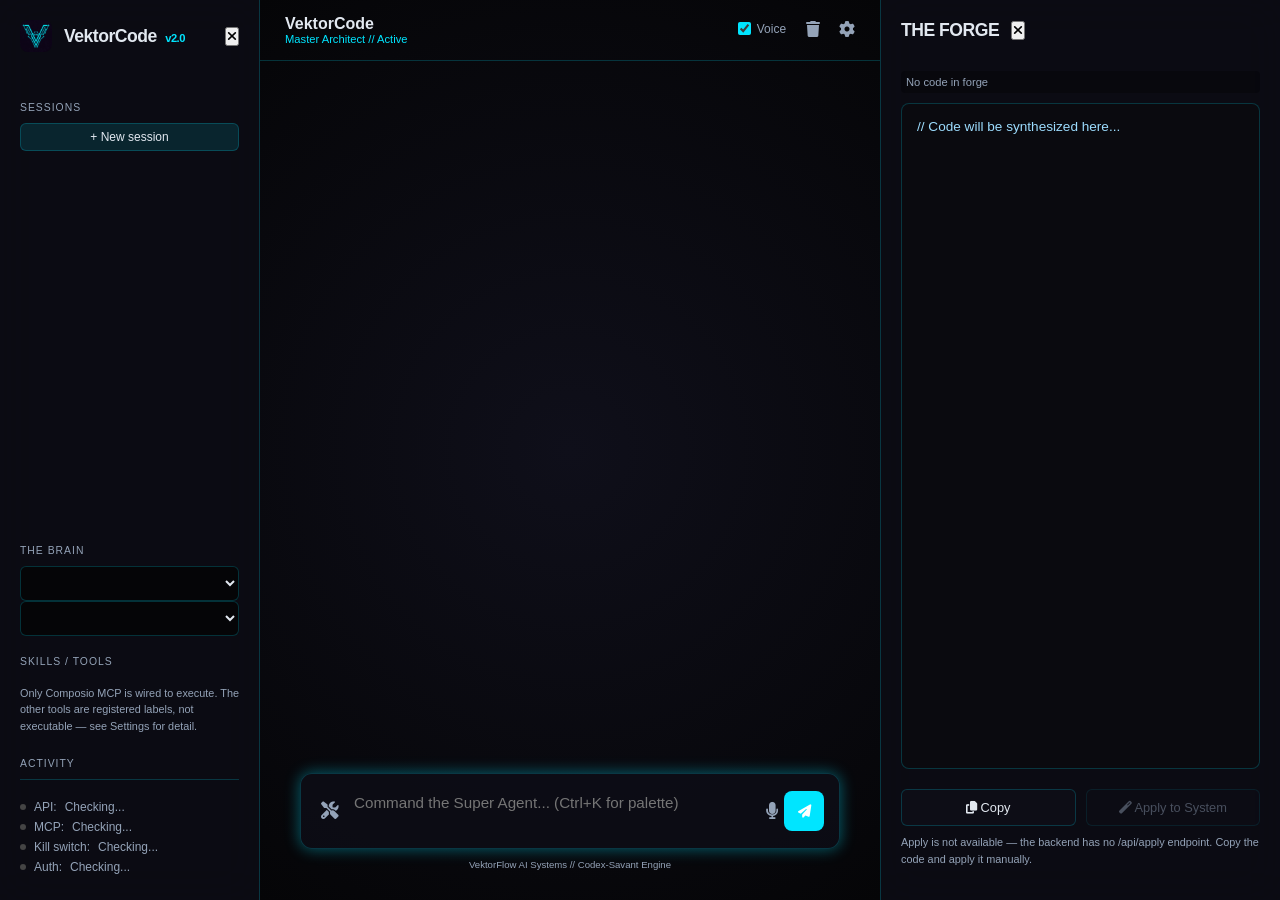
==== commit 8d064dc8: "Mobile layout fix (390px), Qwen default, Grok removal, free-model selection, Ollama settings, voice " ====
--- a/static/index.html
+++ b/static/index.html
@@ -4,6 +4,7 @@
     <meta charset="UTF-8">
     <meta name="viewport" content="width=device-width, initial-scale=1.0">
     <title>VektorCode // Cyber-Command</title>
+    <link rel="icon" href="/static/vektor-logo.webp" type="image/webp">
     <link rel="stylesheet" href="/static/style.css">
     <link rel="stylesheet" href="https://cdnjs.cloudflare.com/ajax/libs/font-awesome/6.4.0/css/all.min.css">
 </head>
@@ -13,11 +14,18 @@
             <button onclick="togglePanel('mind')"><i class="fas fa-bars"></i> Menu</button>
             <button onclick="togglePanel('forge')"><i class="fas fa-code"></i> Forge</button>
         </div>
+        <div class="mobile-model-bar">
+            <label for="mobile-provider" class="visually-hidden">Provider</label>
+            <select id="mobile-provider" onchange="changeModel(this.value)" aria-label="Provider"></select>
+            <label for="mobile-model" class="visually-hidden">Free model</label>
+            <select id="mobile-model" onchange="changeModelName(this.value)" aria-label="Free model"></select>
+        </div>
         <!-- LEFT PANEL: THE MIND -->
         <aside class="mind-panel" id="mind-panel">
             <div class="panel-header">
                 <img src="/static/vektor-logo.webp" alt="Vektor Logo" class="logo">
                 <span class="brand">VektorCode <small>v2.0</small></span>
+                <button onclick="closeMind()" class="btn-close panel-close" aria-label="Close menu"><i class="fas fa-times"></i></button>
             </div>
 
             <div class="section-label">SESSIONS</div>
@@ -32,6 +40,10 @@
                 <select id="active-model" onchange="changeModel(this.value)">
                     <!-- Models loaded via JS from /api/state -->
                 </select>
+                <label for="active-model-name" class="visually-hidden">Free model within provider</label>
+                <select id="active-model-name" onchange="changeModelName(this.value)" aria-label="Free model within provider">
+                    <!-- Free models for the active provider, loaded via JS -->
+                </select>
             </div>
 
             <div class="section-label" id="skills-label">SKILLS / TOOLS</div>
@@ -78,6 +90,7 @@
                     <button id="tool-toggle" class="btn-tool" title="Show skills / tools" aria-label="Show skills and tools" onclick="toggleSkills()"><i class="fas fa-tools"></i></button>
                     <label for="user-input" class="visually-hidden">Message VektorCode</label>
                     <textarea id="user-input" placeholder="Command the Super Agent... (Ctrl+K for palette)" onkeydown="handleInput(event)"></textarea>
+                    <button id="mic-btn" class="btn-tool" title="Speak your message" aria-label="Speak your message" onclick="toggleMic()"><i class="fas fa-microphone"></i></button>
                     <button id="send-btn" onclick="sendMessage()" class="btn-send" aria-label="Send message"><i class="fas fa-paper-plane"></i></button>
                 </div>
                 <div class="input-footer">
@@ -115,11 +128,30 @@
                 <section class="settings-section">
                     <h3>Model</h3>
                     <p>Active model: <b id="settings-model">—</b></p>
-                    <p class="muted">Change it with the model selector in the left panel. Unconfigured providers need their API key set on the server.</p>
+                    <p class="muted">Change it with the model selector (left panel, or the provider/model bar on phones). Unconfigured providers need their API key set on the server.</p>
+                </section>
+                <section class="settings-section">
+                    <h3>Ollama</h3>
+                    <p class="muted">Local Ollama must be reachable from the <b>server</b>, not from your phone's browser. On Render there is no local Ollama — use Groq-hosted Qwen instead.</p>
+                    <label for="ollama-base-url">Ollama base URL</label>
+                    <input type="url" id="ollama-base-url" placeholder="http://localhost:11434" autocomplete="off">
+                    <label for="qwen-api-url">Qwen API URL (DashScope compat)</label>
+                    <input type="url" id="qwen-api-url" placeholder="https://dashscope.aliyuncs.com/compatible-mode/v1/chat/completions" autocomplete="off">
+                    <button class="btn-forge" onclick="saveOllamaSettings()">Save Ollama settings</button>
+                    <span id="ollama-save-status" class="muted" role="status"></span>
+                    <label for="qwen-model-setting" style="margin-top:10px;">Qwen model (local Ollama route)</label>
+                    <select id="qwen-model-setting">
+                        <option value="qwen2.5:7b">qwen2.5:7b</option>
+                        <option value="qwen3:8b">qwen3:8b (local Ollama model)</option>
+                    </select>
+                    <button class="btn-forge" onclick="saveQwenModelSetting()">Use this Qwen model</button>
+                    <span id="qwen-model-status" class="muted" role="status"></span>
                 </section>
                 <section class="settings-section">
                     <h3>Voice</h3>
-                    <label class="voice-toggle"><input type="checkbox" id="speak-toggle-settings"> Read agent replies aloud (Web Speech, output only — no mic input)</label>
+                    <label class="voice-toggle"><input type="checkbox" id="speak-toggle-settings"> Read agent replies aloud (Web Speech output)</label>
+                    <p class="muted">To speak a message, tap the microphone button in the chat box — it transcribes your voice into the message and sends it.</p>
+                    <p id="voice-status" class="muted">Checking voice support…</p>
                 </section>
                 <section class="settings-section">
                     <h3>Account / Login</h3>
@@ -150,6 +182,13 @@
                         <p class="muted">No health data yet — press Refresh health.</p>
                     </div>
                 </section>
+                <section class="settings-section">
+                    <h3>Providers</h3>
+                    <p class="muted">Every provider, the exact API URL the app calls, its key env name, and whether it is configured. URLs come from the backend — this page keeps no second copy.</p>
+                    <div id="providers-table" class="health-table">
+                        <p class="muted">Loading providers…</p>
+                    </div>
+                </section>
             </div>
         </div>
     </div>
@@ -165,6 +204,7 @@
     </div>
 
     <div id="toast" class="toast" role="status" aria-live="polite"></div>
+    <div id="panel-backdrop" class="panel-backdrop" style="display:none;" onclick="closePanels()" aria-hidden="true"></div>
 
     <script src="/static/app.js"></script>
 </body>
--- a/static/style.css
+++ b/static/style.css
@@ -16,6 +16,7 @@
     background-color: var(--bg-deep);
     color: var(--text-main);
     height: 100vh;
+    height: 100dvh; /* mobile browsers: exclude URL-bar chrome so 100% heights stay on-screen */
     overflow: hidden;
 }
 
@@ -94,6 +95,7 @@
     border-radius: 6px;
     outline: none;
 }
+.model-selector select + select { margin-top: 8px; }
 
 .agent-vitals {
     margin-top: auto;
@@ -582,6 +584,63 @@
     border: var(--glass-border);
 }
 
+/* Slide-over backdrop (mobile): tap outside a panel to close it */
+.panel-backdrop {
+    position: fixed;
+    inset: 0;
+    background: rgba(0, 0, 0, 0.5);
+    z-index: 850;
+}
+.panel-close { margin-left: auto; }
+
+/* Mobile model bar: provider + free-model selects reachable without the
+   left panel (phones are single-column; the mind panel is a slide-over). */
+.mobile-model-bar {
+    display: none;
+    gap: 8px;
+    padding: 10px 15px;
+    border-bottom: var(--glass-border);
+    background: var(--bg-panel);
+}
+.mobile-model-bar select {
+    flex: 1;
+    min-width: 0;
+    background: var(--bg-deep);
+    color: var(--text-main);
+    border: var(--glass-border);
+    padding: 9px 8px;
+    border-radius: 8px;
+    outline: none;
+    font-size: 0.85rem;
+}
+
+/* Mic button: red pulse while listening */
+#mic-btn.listening {
+    color: #ef4444;
+    animation: mic-pulse 1s ease-in-out infinite;
+}
+#mic-btn:disabled {
+    opacity: 0.4;
+    cursor: not-allowed;
+}
+@keyframes mic-pulse {
+    0%, 100% { transform: scale(1); }
+    50% { transform: scale(1.25); }
+}
+
+/* Settings: URL / select inputs share the password-input look */
+.settings-section input[type="url"],
+.settings-section select {
+    width: 100%;
+    background: var(--bg-deep);
+    color: var(--text-main);
+    border: var(--glass-border);
+    border-radius: 6px;
+    padding: 9px 10px;
+    margin-bottom: 8px;
+    font-size: 0.9rem;
+}
+
 /* Toast */
 .toast {
     display: none;
@@ -601,11 +660,35 @@
 }
 
 /* ============ MOBILE RESPONSIVE ============ */
+/* Root cause of the phone keyboard bug: the container stayed a grid with
+   grid-template-rows: 1fr while .collab-zone had min-height: 100vh. The
+   mobile-bar + a 100vh-tall chat zone stacked to ~200vh, pushing the
+   composer below the fold — and body{overflow:hidden} made it unreachable.
+   Fix: flex column that exactly fills the viewport; chat scrolls internally. */
 @media (max-width: 900px) {
     .nexus-container {
-        grid-template-columns: 1fr;
-        grid-template-rows: 1fr;
-    }
+        display: flex;
+        flex-direction: column;
+        height: 100vh;
+        height: 100dvh;
+    }
+    .mobile-bar {
+        flex: 0 0 auto;
+    }
+    .collab-zone {
+        flex: 1 1 auto;
+        min-height: 0;
+        min-width: 0;
+    }
+    .chat-flow { padding: 15px; min-height: 0; }
+    .input-area {
+        flex: 0 0 auto;
+        padding: 12px 15px calc(20px + env(safe-area-inset-bottom, 0px));
+    }
+    /* 16px stops iOS/Android auto-zoom on focus, which shoves the composer off-screen */
+    #user-input { font-size: 16px; }
+    .message { max-width: 95%; font-size: 0.9rem; padding: 12px 15px; }
+    .palette-window { width: 92%; }
     .mind-panel, .forge-panel {
         position: fixed;
         top: 0;
@@ -628,17 +711,16 @@
         border-left: var(--glass-border);
     }
     .forge-panel.open { transform: translateX(0); }
-    .collab-zone { min-height: 100vh; }
-    .chat-flow { padding: 15px; }
-    .input-area { padding: 12px 15px 20px; }
-    .message { max-width: 95%; font-size: 0.9rem; padding: 12px 15px; }
-    .palette-window { width: 92%; }
     .mobile-bar {
         display: flex !important;
         gap: 10px;
         padding: 10px 15px;
         border-bottom: var(--glass-border);
         background: var(--bg-panel);
+    }
+    .mobile-model-bar {
+        display: flex !important;
+        flex: 0 0 auto;
     }
     .mobile-bar button {
         flex: 1;
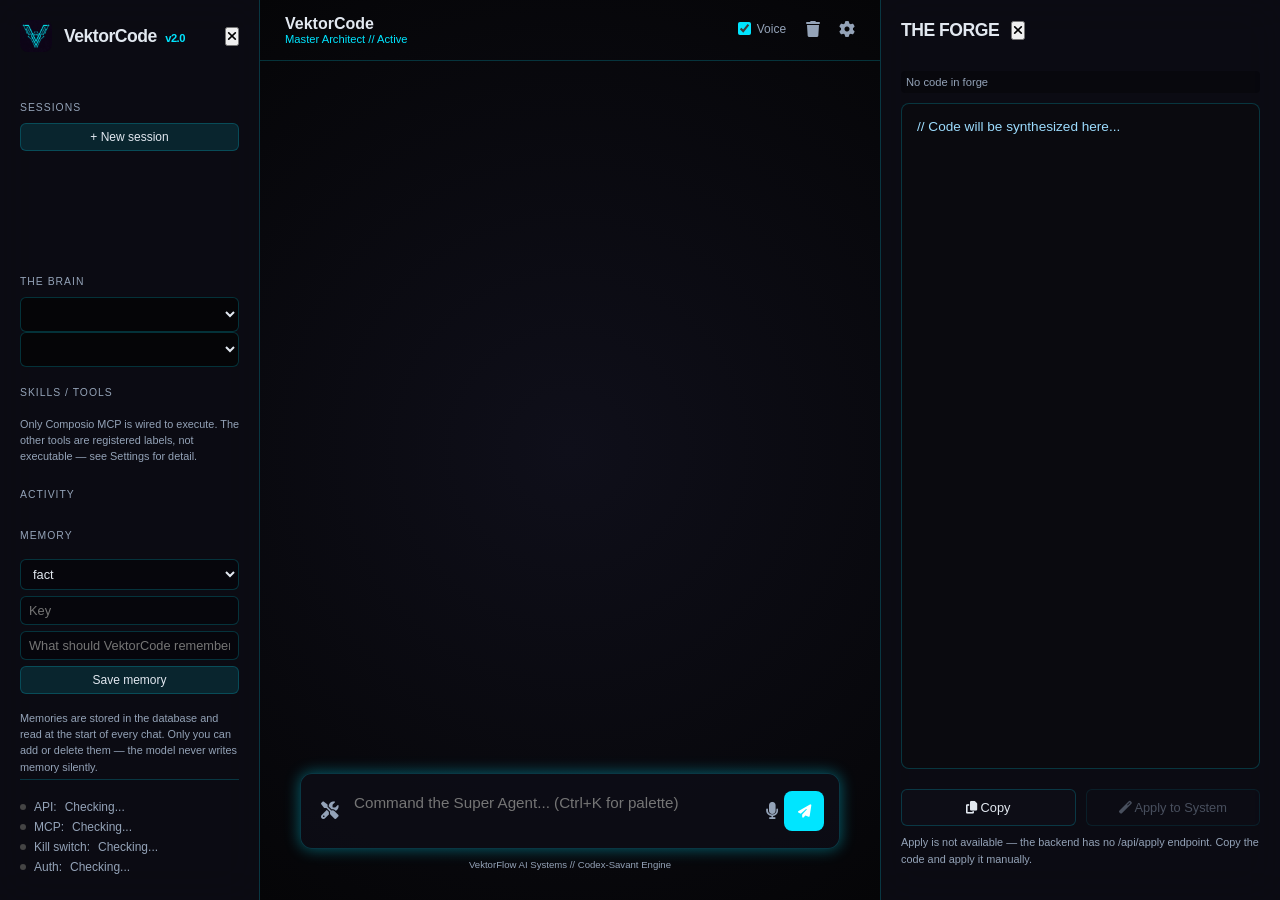
==== commit 812fe560: "VektorCode web access (Option B): native fetch/search, 3-day session expiry, Supabase memory, links" ====
--- a/static/index.html
+++ b/static/index.html
@@ -57,6 +57,23 @@
                 <!-- Receipts loaded via JS from /api/state (last 30) -->
             </div>
 
+            <div class="section-label">MEMORY</div>
+            <div id="memory-list" class="memory-list">
+                <!-- Durable memories loaded via JS from /api/memory -->
+            </div>
+            <div class="memory-form">
+                <select id="memory-kind" aria-label="Memory kind">
+                    <option value="fact">fact</option>
+                    <option value="preference">preference</option>
+                    <option value="decision">decision</option>
+                    <option value="lesson">lesson</option>
+                </select>
+                <input id="memory-key" type="text" placeholder="Key" maxlength="120" aria-label="Memory key">
+                <input id="memory-value" type="text" placeholder="What should VektorCode remember?" maxlength="12000" aria-label="Memory value">
+                <button class="btn-mini" onclick="saveMemory()">Save memory</button>
+            </div>
+            <p class="panel-note">Memories are stored in the database and read at the start of every chat. Only you can add or delete them — the model never writes memory silently.</p>
+
             <div class="agent-vitals" id="agent-vitals">
                 <div class="vital"><span class="dot" id="vital-api-dot"></span> API: <span id="vital-api">Checking...</span></div>
                 <div class="vital"><span class="dot" id="vital-mcp-dot"></span> MCP: <span id="vital-mcp">Checking...</span></div>
@@ -151,6 +168,7 @@
                     <h3>Voice</h3>
                     <label class="voice-toggle"><input type="checkbox" id="speak-toggle-settings"> Read agent replies aloud (Web Speech output)</label>
                     <p class="muted">To speak a message, tap the microphone button in the chat box — it transcribes your voice into the message and sends it.</p>
+                    <p class="muted">Experiment: <a href="/static/voice-live.html">continuous live voice</a> — hands-free conversation (LiveKit + local speech). Clone only; needs the voice worker running.</p>
                     <p id="voice-status" class="muted">Checking voice support…</p>
                 </section>
                 <section class="settings-section">
--- a/static/style.css
+++ b/static/style.css
@@ -177,6 +177,10 @@
     border-bottom-left-radius: 2px;
 }
 
+/* Links inside chat messages (linkify, Option B web access, 2026-11-07) */
+.message a { color: var(--accent-primary); word-break: break-all; }
+.message.user a { color: #ffffff; text-decoration: underline; }
+
 /* INPUT AREA */
 .input-area {
     padding: 20px 40px 30px;
@@ -489,12 +493,31 @@
 }
 .tool-results-title { color: var(--accent-primary); font-weight: 700; margin-bottom: 6px; }
 .tool-result { margin-bottom: 8px; }
+.tool-result a { color: var(--accent-primary); word-break: break-all; }
 .tool-result pre {
     white-space: pre-wrap;
     word-break: break-word;
     color: var(--text-dim);
     font-size: 0.75rem;
     margin-top: 2px;
+}
+
+/* Long-term memory panel (Option B web access, 2026-11-07) */
+.memory-list { display: flex; flex-direction: column; gap: 6px; margin-bottom: 8px; }
+.memory-item { font-size: 0.78rem; color: var(--text-dim); word-break: break-word; }
+.memory-kind { color: var(--accent-primary); font-weight: 700; }
+.memory-key { font-weight: 700; color: var(--text-primary); }
+.memory-del { background: none; border: none; color: var(--text-dim); cursor: pointer; font-size: 1rem; line-height: 1; float: right; }
+.memory-form { display: flex; flex-direction: column; gap: 6px; }
+.memory-form select, .memory-form input {
+    background: rgba(0, 0, 0, 0.35);
+    border: var(--glass-border);
+    border-radius: 6px;
+    color: var(--text-primary);
+    padding: 6px 8px;
+    font-size: 0.8rem;
+    width: 100%;
+    box-sizing: border-box;
 }
 
 /* Voice toggle */
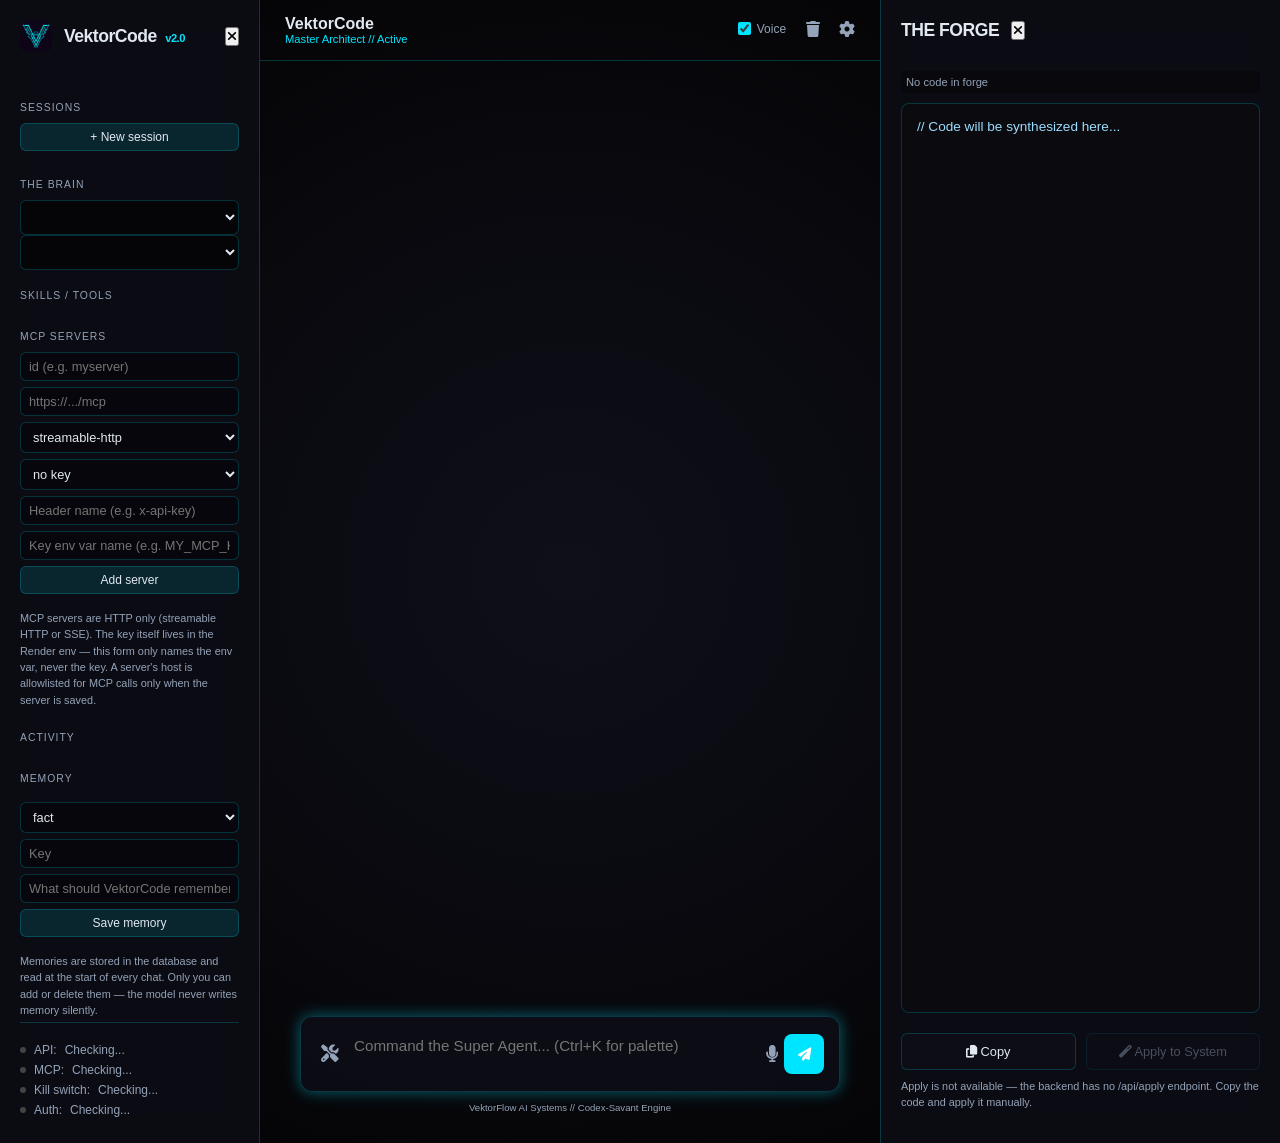
==== commit a4bde92d: "Universal MCP: any-server registry, Composio wiring, live labels (Wallace ordered)" ====
--- a/static/index.html
+++ b/static/index.html
@@ -50,7 +50,28 @@
             <div id="skill-list" class="skill-list" aria-labelledby="skills-label">
                 <!-- Tools loaded via JS from /api/state -->
             </div>
-            <p class="panel-note">Only Composio MCP is wired to execute. The other tools are registered labels, not executable — see Settings for detail.</p>
+            <div class="section-label" id="mcp-label">MCP SERVERS</div>
+            <div id="mcp-list" class="skill-list" aria-labelledby="mcp-label">
+                <!-- MCP servers loaded via JS from /api/state -->
+            </div>
+            <div class="memory-form">
+                <input id="mcp-id" type="text" placeholder="id (e.g. myserver)" maxlength="32" aria-label="Server id">
+                <input id="mcp-url" type="text" placeholder="https://.../mcp" maxlength="2000" aria-label="Server URL">
+                <select id="mcp-transport" aria-label="Transport">
+                    <option value="streamable-http">streamable-http</option>
+                    <option value="sse">sse</option>
+                </select>
+                <select id="mcp-auth-kind" aria-label="Auth kind">
+                    <option value="none">no key</option>
+                    <option value="bearer">bearer</option>
+                    <option value="api-key">api-key</option>
+                    <option value="header">header</option>
+                </select>
+                <input id="mcp-auth-header" type="text" placeholder="Header name (e.g. x-api-key)" maxlength="64" aria-label="Auth header name">
+                <input id="mcp-auth-env" type="text" placeholder="Key env var name (e.g. MY_MCP_KEY)" maxlength="64" aria-label="Auth env var name">
+                <button class="btn-mini" onclick="addMcpServer()">Add server</button>
+            </div>
+            <p class="panel-note">MCP servers are HTTP only (streamable HTTP or SSE). The key itself lives in the Render env — this form only names the env var, never the key. A server's host is allowlisted for MCP calls only when the server is saved.</p>
 
             <div class="section-label">ACTIVITY</div>
             <div id="activity-feed" class="activity-feed">
